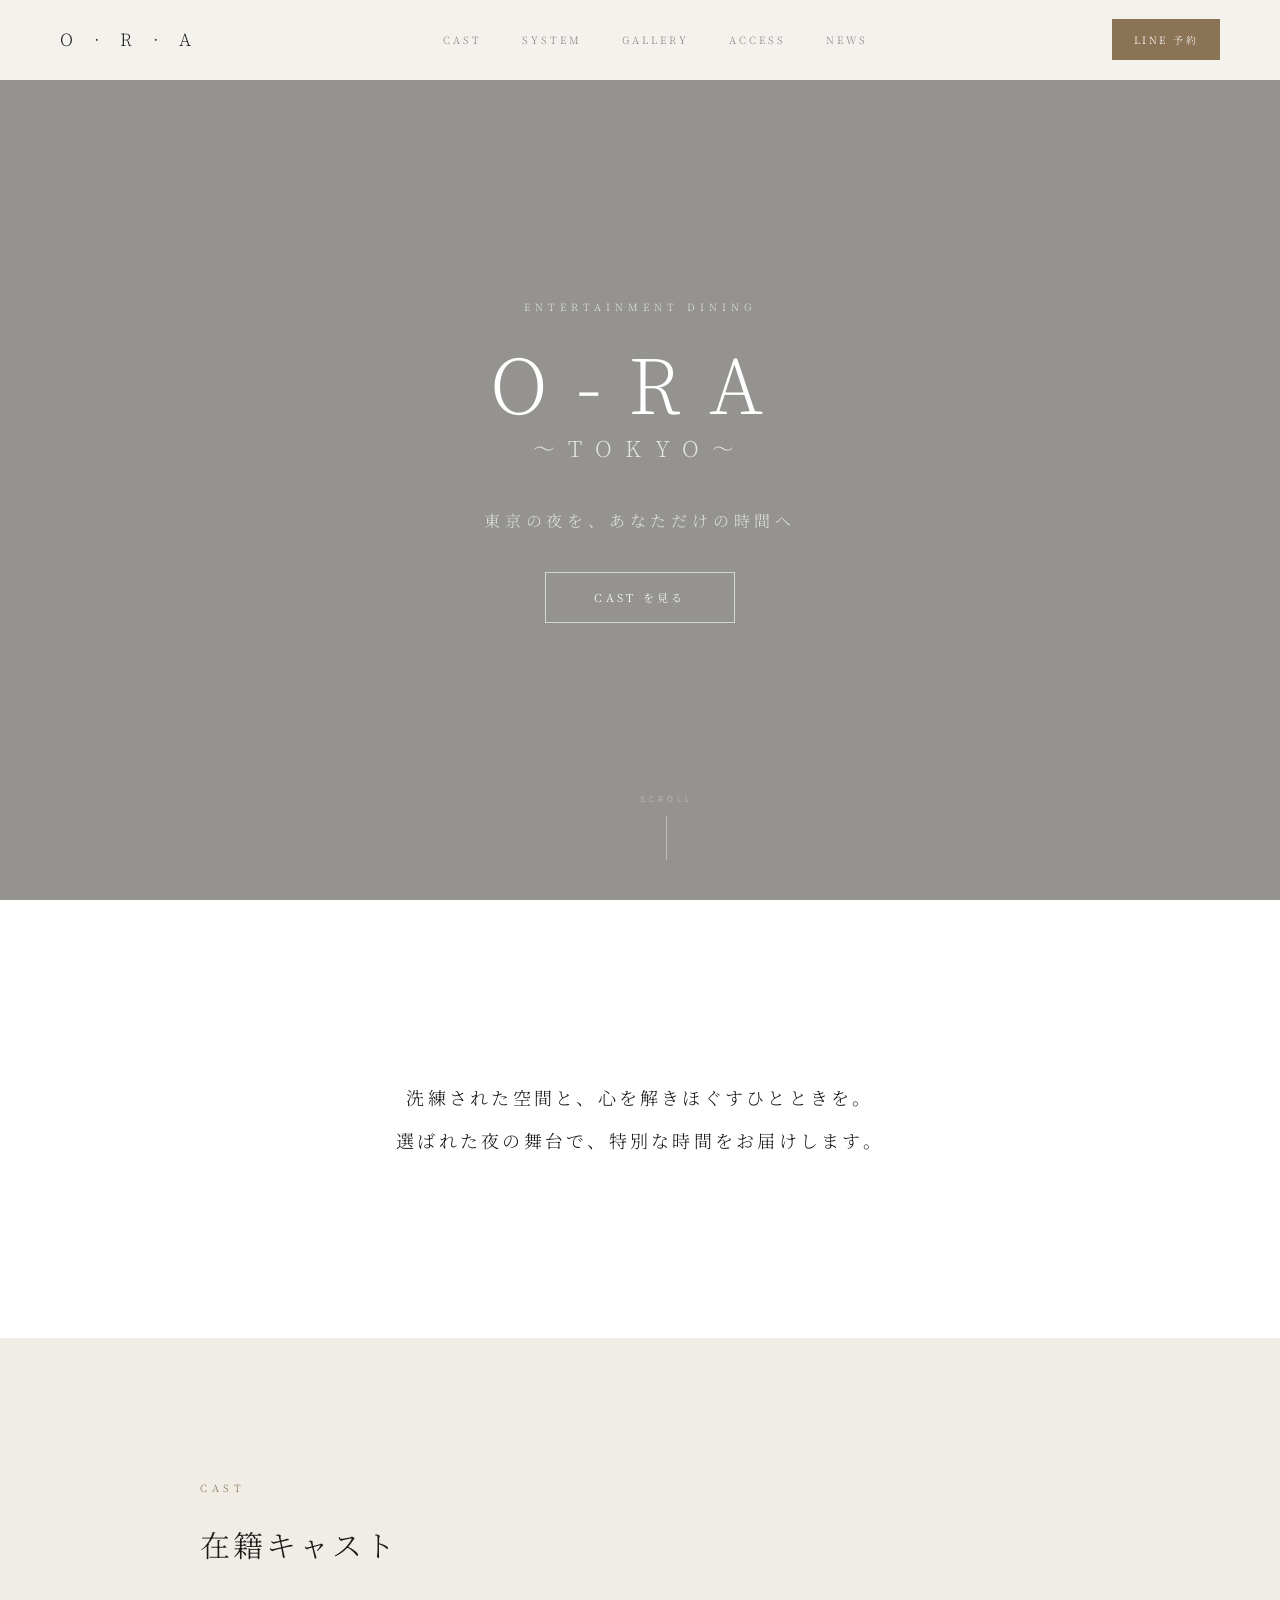
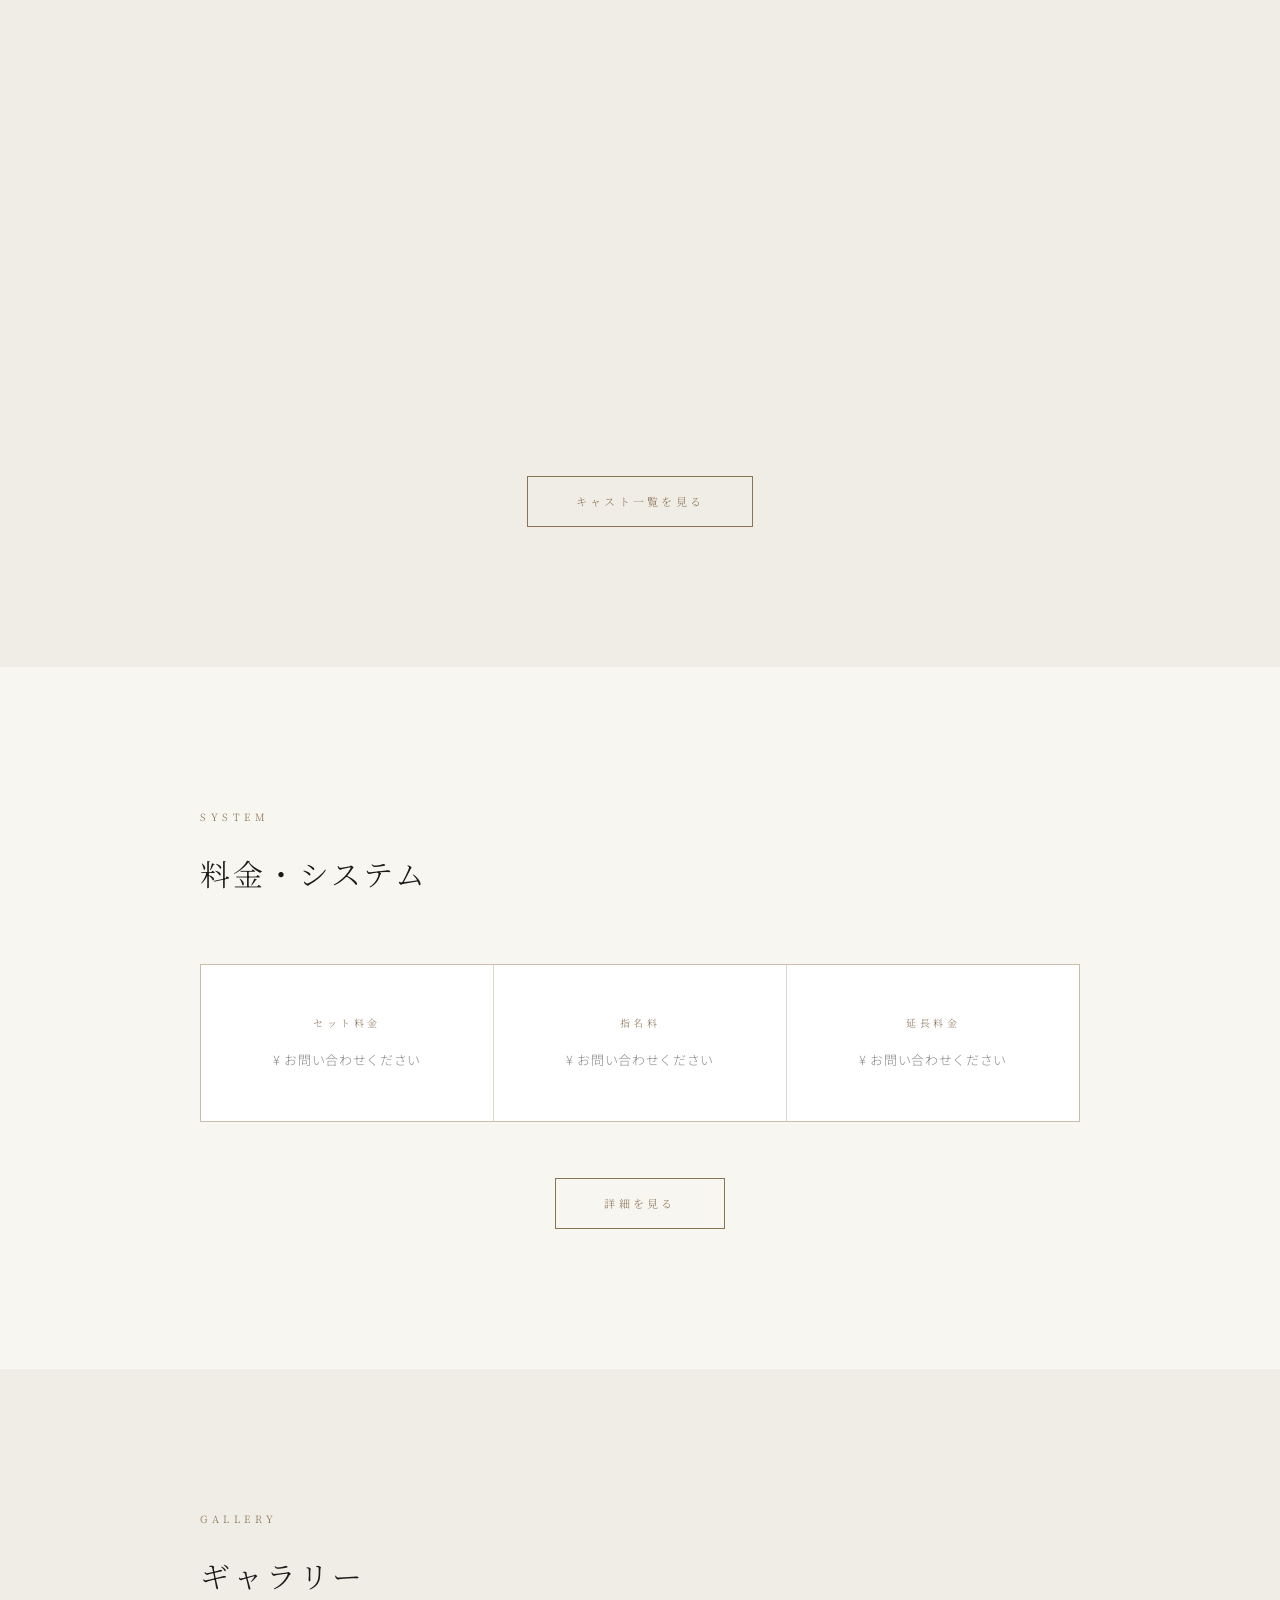
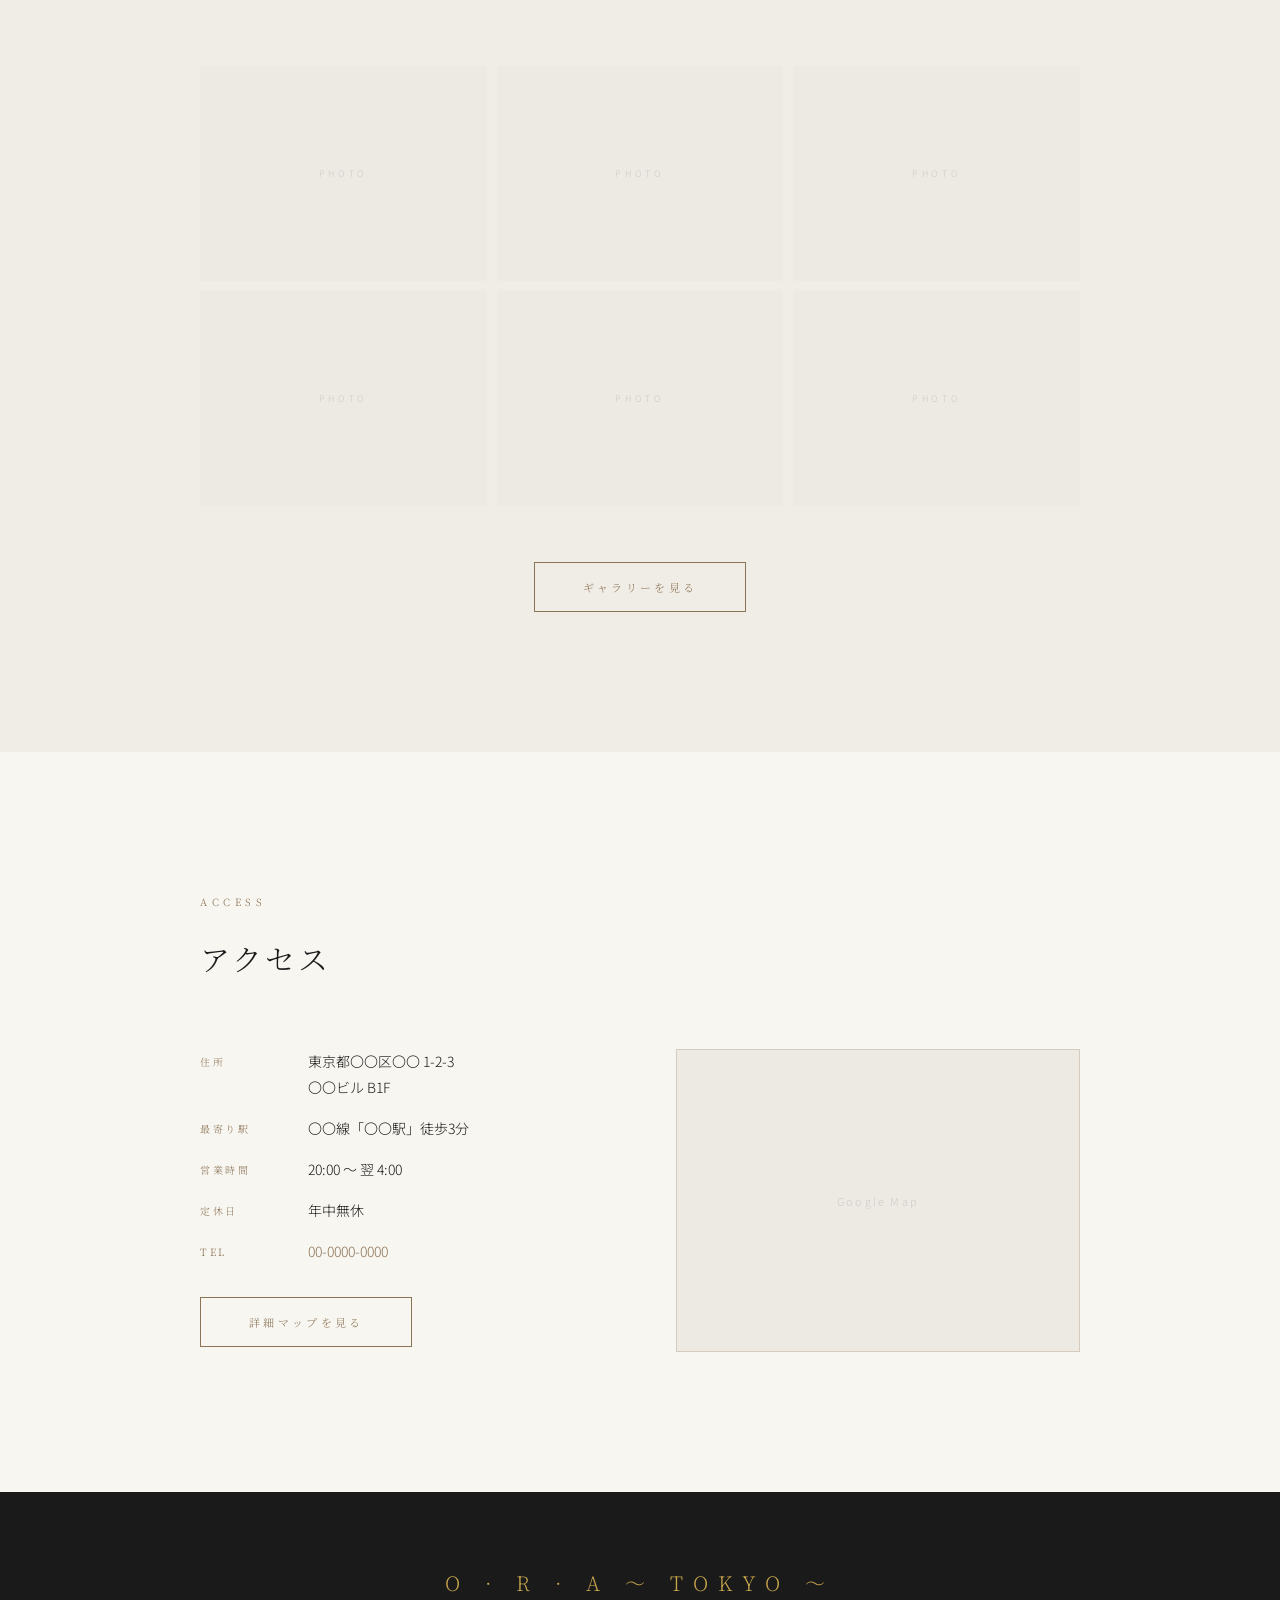
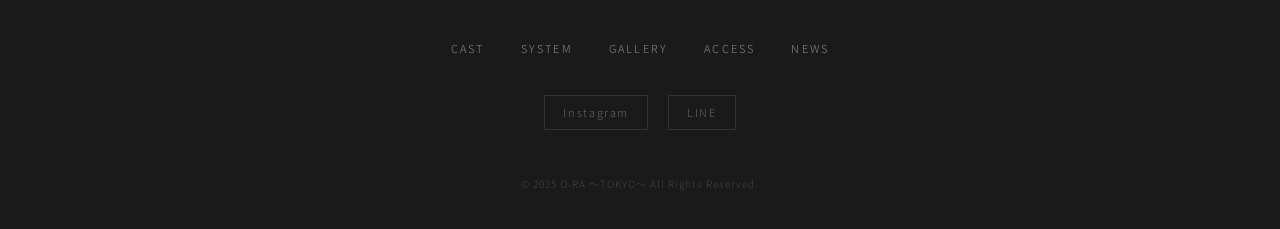
==== index.html @ 1afa19df "feat: O-RA TOKYO HP initial commit (Pattern A)" ====
<!DOCTYPE html>
<html lang="ja">
<head>
  <meta charset="UTF-8">
  <meta name="viewport" content="width=device-width, initial-scale=1.0">
  <title>O-RA ～TOKYO～ | 東京の夜を、あなただけの時間へ</title>
  <meta name="description" content="O-RA ～TOKYO～ 接待・会食・特別なひとときをご提供する東京のエンターテインメントダイニング">
  <link rel="stylesheet" href="css/base.css">
  <link rel="stylesheet" href="css/header.css">
  <link rel="stylesheet" href="css/pages/top.css">
</head>
<body>

  <!-- ヘッダー -->
  <header id="header">
    <a class="header-logo" href="index.html">O · R · A</a>
    <nav class="header-nav">
      <a href="cast.html">CAST</a>
      <a href="system.html">SYSTEM</a>
      <a href="gallery.html">GALLERY</a>
      <a href="access.html">ACCESS</a>
      <a href="news.html">NEWS</a>
    </nav>
    <button class="hamburger" id="hamburger" aria-label="メニュー">
      <span></span><span></span><span></span>
    </button>
    <a class="header-line" href="#" target="_blank" rel="noopener">LINE 予約</a>
  </header>

  <!-- モバイルメニュー -->
  <nav class="mobile-nav" id="mobileNav">
    <a href="cast.html">CAST</a>
    <a href="system.html">SYSTEM</a>
    <a href="gallery.html">GALLERY</a>
    <a href="access.html">ACCESS</a>
    <a href="news.html">NEWS</a>
    <a class="header-line" href="#" target="_blank" rel="noopener">LINE 予約</a>
  </nav>

  <main>

    <!-- ヒーロー動画 -->
    <section class="hero">
      <div class="hero-video-wrap">
        <video
          class="hero-video"
          src="assets/video/hero.mp4"
          autoplay muted loop playsinline
          poster="assets/images/hero-poster.jpg">
        </video>
        <div class="hero-overlay"></div>
      </div>
      <div class="hero-content">
        <div class="hero-line-top"></div>
        <p class="hero-sub">ENTERTAINMENT DINING</p>
        <h1 class="hero-title">O-RA<span>～TOKYO～</span></h1>
        <div class="hero-line-bottom"></div>
        <p class="hero-copy">東京の夜を、あなただけの時間へ</p>
        <a class="btn hero-btn" href="cast.html">CAST を見る</a>
      </div>
      <div class="hero-scroll">
        <span>SCROLL</span>
        <div class="hero-scroll-line"></div>
      </div>
    </section>

    <!-- コンセプト -->
    <section class="section concept">
      <div class="section-inner">
        <div class="concept-wrap fade-in">
          <div class="gold-line gold-line-center"></div>
          <p class="concept-copy">
            洗練された空間と、心を解きほぐすひとときを。<br>
            選ばれた夜の舞台で、特別な時間をお届けします。
          </p>
          <div class="gold-line gold-line-center"></div>
        </div>
      </div>
    </section>

    <!-- キャスト プレビュー -->
    <section class="section cast-preview" style="background: var(--color-bg-3);">
      <div class="section-inner">
        <span class="section-eyebrow fade-in">CAST</span>
        <h2 class="section-title fade-in">在籍キャスト</h2>
        <div class="cast-grid" id="castPreview"></div>
        <div class="section-cta fade-in">
          <a class="btn" href="cast.html">キャスト一覧を見る</a>
        </div>
      </div>
    </section>

    <!-- システム概要 -->
    <section class="section system-preview">
      <div class="section-inner">
        <span class="section-eyebrow fade-in">SYSTEM</span>
        <h2 class="section-title fade-in">料金・システム</h2>
        <div class="system-grid fade-in">
          <div class="system-item">
            <p class="system-label">セット料金</p>
            <p class="system-value">¥ お問い合わせください</p>
          </div>
          <div class="system-item">
            <p class="system-label">指名料</p>
            <p class="system-value">¥ お問い合わせください</p>
          </div>
          <div class="system-item">
            <p class="system-label">延長料金</p>
            <p class="system-value">¥ お問い合わせください</p>
          </div>
        </div>
        <div class="section-cta fade-in">
          <a class="btn" href="system.html">詳細を見る</a>
        </div>
      </div>
    </section>

    <!-- ギャラリー プレビュー -->
    <section class="section gallery-preview" style="background: var(--color-bg-3);">
      <div class="section-inner">
        <span class="section-eyebrow fade-in">GALLERY</span>
        <h2 class="section-title fade-in">ギャラリー</h2>
        <div class="gallery-grid fade-in">
          <div class="gallery-item"><div class="gallery-placeholder"></div></div>
          <div class="gallery-item"><div class="gallery-placeholder"></div></div>
          <div class="gallery-item"><div class="gallery-placeholder"></div></div>
          <div class="gallery-item"><div class="gallery-placeholder"></div></div>
          <div class="gallery-item"><div class="gallery-placeholder"></div></div>
          <div class="gallery-item"><div class="gallery-placeholder"></div></div>
        </div>
        <div class="section-cta fade-in">
          <a class="btn" href="gallery.html">ギャラリーを見る</a>
        </div>
      </div>
    </section>

    <!-- アクセス -->
    <section class="section access-preview">
      <div class="section-inner">
        <span class="section-eyebrow fade-in">ACCESS</span>
        <h2 class="section-title fade-in">アクセス</h2>
        <div class="access-wrap fade-in">
          <div class="access-info">
            <dl class="access-dl">
              <dt>住所</dt>
              <dd>東京都〇〇区〇〇 1-2-3<br>〇〇ビル B1F</dd>
              <dt>最寄り駅</dt>
              <dd>〇〇線「〇〇駅」徒歩3分</dd>
              <dt>営業時間</dt>
              <dd>20:00 〜 翌 4:00</dd>
              <dt>定休日</dt>
              <dd>年中無休</dd>
              <dt>TEL</dt>
              <dd><a href="tel:0000000000">00-0000-0000</a></dd>
            </dl>
            <a class="btn" href="access.html" style="margin-top:32px;">詳細マップを見る</a>
          </div>
          <div class="access-map">
            <!-- Google Map埋め込み（ドメイン取得後に差し替え） -->
            <div class="map-placeholder">
              <span>Google Map</span>
            </div>
          </div>
        </div>
      </div>
    </section>

  </main>

  <!-- フッター -->
  <footer>
    <div class="footer-inner">
      <p class="footer-logo">O · R · A ～ TOKYO ～</p>
      <nav class="footer-nav">
        <a href="cast.html">CAST</a>
        <a href="system.html">SYSTEM</a>
        <a href="gallery.html">GALLERY</a>
        <a href="access.html">ACCESS</a>
        <a href="news.html">NEWS</a>
      </nav>
      <div class="footer-sns">
        <a href="#" target="_blank" rel="noopener">Instagram</a>
        <a href="#" target="_blank" rel="noopener">LINE</a>
      </div>
      <p class="footer-copy">&copy; 2025 O-RA ～TOKYO～ All Rights Reserved.</p>
    </div>
  </footer>

  <script src="js/scroll-anim.js"></script>
  <script src="js/cast-render.js"></script>
  <script>
    // ヘッダースクロール制御
    const header = document.getElementById('header');
    window.addEventListener('scroll', () => {
      header.classList.toggle('scrolled', window.scrollY > 60);
    });
    // ハンバーガー
    const hamburger = document.getElementById('hamburger');
    const mobileNav = document.getElementById('mobileNav');
    hamburger.addEventListener('click', () => {
      hamburger.classList.toggle('open');
      mobileNav.classList.toggle('open');
    });
    // キャストプレビュー（最初の4件）
    renderCastPreview('castPreview', 4);
  </script>
</body>
</html>
---- css/base.css ----
/* ── 強羅花壇スタイル：白×和モダン×余白 ── */
@import url('https://fonts.googleapis.com/css2?family=Noto+Serif+JP:wght@200;300;400&family=Noto+Sans+JP:wght@300;400&display=swap');

:root {
  --color-bg:        #f8f6f1;
  --color-bg-2:      #ffffff;
  --color-bg-3:      #f0ede6;
  --color-accent:    #8b7355;
  --color-accent-lt: #b09a7a;
  --color-text:      #1a1a1a;
  --color-muted:     #888888;
  --color-dim:       #cccccc;
  --color-border:    rgba(139,115,85,0.25);
  --font-serif:      'Noto Serif JP', serif;
  --font-sans:       'Noto Sans JP', sans-serif;
  --header-h:        80px;
  --ease:            cubic-bezier(0.25,0.46,0.45,0.94);
  --section-pad:     140px;
  --inner-w:         1000px;
}

*, *::before, *::after { box-sizing: border-box; margin: 0; padding: 0; }
html { scroll-behavior: smooth; }
body {
  background: var(--color-bg);
  color: var(--color-text);
  font-family: var(--font-sans);
  font-weight: 300;
  line-height: 1.9;
  overflow-x: hidden;
  -webkit-font-smoothing: antialiased;
}
a { color: inherit; text-decoration: none; }
img { display: block; max-width: 100%; }
ul, ol { list-style: none; }

/* ── スクロールアニメーション ── */
.fade-in {
  opacity: 0;
  transform: translateY(24px);
  transition: opacity 1s var(--ease), transform 1s var(--ease);
}
.fade-in.visible { opacity: 1; transform: translateY(0); }
.fade-in.delay-1 { transition-delay: 0.2s; }
.fade-in.delay-2 { transition-delay: 0.4s; }
.fade-in.delay-3 { transition-delay: 0.6s; }

/* ── セクション共通 ── */
.section { padding: var(--section-pad) 0; }
.section-inner { max-width: var(--inner-w); margin: 0 auto; padding: 0 60px; }

.section-eyebrow {
  display: block;
  font-family: var(--font-serif);
  font-size: 10px;
  letter-spacing: 0.45em;
  color: var(--color-accent);
  margin-bottom: 20px;
}
.section-title {
  font-family: var(--font-serif);
  font-size: clamp(22px, 2.5vw, 30px);
  font-weight: 300;
  letter-spacing: 0.1em;
  line-height: 1.8;
  margin-bottom: 64px;
  color: var(--color-text);
}

/* ── 細い区切り線 ── */
.accent-line { width: 1px; height: 40px; background: var(--color-accent); }
.accent-line-h { width: 40px; height: 1px; background: var(--color-accent); }
.accent-line-center { margin: 0 auto; }

/* ── ボタン ── */
.btn {
  display: inline-block;
  padding: 14px 48px;
  border: 1px solid var(--color-accent);
  color: var(--color-accent);
  font-family: var(--font-serif);
  font-size: 11px;
  letter-spacing: 0.3em;
  background: transparent;
  cursor: pointer;
  transition: background 0.35s ease, color 0.35s ease;
}
.btn:hover { background: var(--color-accent); color: #fff; }
.btn-fill { background: var(--color-accent); color: #fff; }
.btn-fill:hover { background: var(--color-accent-lt); }

/* ── フッター ── */
footer {
  background: #1a1a1a;
  padding: 72px 0 36px;
}
.footer-inner {
  max-width: var(--inner-w);
  margin: 0 auto;
  padding: 0 60px;
  display: flex;
  flex-direction: column;
  align-items: center;
  gap: 36px;
}
.footer-logo {
  font-family: var(--font-serif);
  font-size: 20px;
  font-weight: 200;
  letter-spacing: 0.5em;
  color: #c9a84c;
}
.footer-nav { display: flex; gap: 36px; flex-wrap: wrap; justify-content: center; }
.footer-nav a { font-size: 11px; letter-spacing: 0.2em; color: #888; transition: color 0.3s; }
.footer-nav a:hover { color: #c9a84c; }
.footer-sns { display: flex; gap: 20px; }
.footer-sns a { font-size: 11px; letter-spacing: 0.15em; color: #666; border: 1px solid #333; padding: 6px 18px; transition: all 0.3s; }
.footer-sns a:hover { border-color: #c9a84c; color: #c9a84c; }
.footer-copy { font-size: 10px; color: #444; letter-spacing: 0.1em; margin-top: 8px; }

/* ── セクションCTA ── */
.section-cta { text-align: center; }

/* ── レスポンシブ ── */
@media (max-width: 768px) {
  :root { --section-pad: 80px; }
  .section-inner { padding: 0 28px; }
  .section-title { margin-bottom: 40px; }
}
---- css/header.css ----
/* ── 強羅花壇スタイル ヘッダー：白×細線 ── */
header {
  position: fixed;
  top: 0; left: 0; right: 0;
  z-index: 100;
  height: var(--header-h);
  display: flex;
  align-items: center;
  padding: 0 60px;
  background: rgba(248,246,241,0.96);
  border-bottom: 1px solid transparent;
  transition: border-color 0.4s ease, background 0.4s ease;
}
header.scrolled {
  border-bottom-color: var(--color-border);
  backdrop-filter: blur(6px);
}

.header-logo {
  font-family: var(--font-serif);
  font-size: 17px;
  font-weight: 200;
  letter-spacing: 0.5em;
  color: var(--color-text);
  flex-shrink: 0;
}

.header-nav {
  display: flex;
  gap: 40px;
  margin: 0 auto;
}
.header-nav a {
  font-family: var(--font-serif);
  font-size: 10px;
  letter-spacing: 0.3em;
  color: var(--color-muted);
  transition: color 0.3s;
  position: relative;
}
.header-nav a::after {
  content: '';
  position: absolute;
  bottom: -4px; left: 0; right: 0;
  height: 1px;
  background: var(--color-accent);
  transform: scaleX(0);
  transition: transform 0.3s var(--ease);
}
.header-nav a:hover { color: var(--color-accent); }
.header-nav a:hover::after { transform: scaleX(1); }

.header-line {
  font-family: var(--font-serif);
  font-size: 10px;
  letter-spacing: 0.25em;
  color: #fff;
  background: var(--color-accent);
  border: none;
  padding: 11px 22px;
  cursor: pointer;
  flex-shrink: 0;
  transition: background 0.3s;
  text-decoration: none;
}
.header-line:hover { background: var(--color-accent-lt); color: #fff; }

/* ── ハンバーガー ── */
.hamburger {
  display: none;
  flex-direction: column;
  gap: 6px;
  background: none;
  border: none;
  cursor: pointer;
  padding: 4px;
  margin-left: auto;
  margin-right: 16px;
}
.hamburger span {
  display: block;
  width: 24px;
  height: 1px;
  background: var(--color-text);
  transition: all 0.3s ease;
}
.hamburger.open span:nth-child(1) { transform: translateY(7px) rotate(45deg); }
.hamburger.open span:nth-child(2) { opacity: 0; }
.hamburger.open span:nth-child(3) { transform: translateY(-7px) rotate(-45deg); }

/* ── モバイルメニュー ── */
.mobile-nav {
  display: none;
  position: fixed;
  top: var(--header-h); left: 0; right: 0;
  background: rgba(248,246,241,0.98);
  border-bottom: 1px solid var(--color-border);
  padding: 36px 28px;
  flex-direction: column;
  gap: 28px;
  z-index: 99;
}
.mobile-nav.open { display: flex; }
.mobile-nav a {
  font-family: var(--font-serif);
  font-size: 13px;
  letter-spacing: 0.2em;
  color: var(--color-muted);
  padding-bottom: 14px;
  border-bottom: 1px solid var(--color-dim);
}
.mobile-nav a:hover { color: var(--color-accent); }
.mobile-nav .header-line { text-align: center; margin-top: 8px; }

@media (max-width: 768px) {
  header { padding: 0 28px; }
  .header-nav { display: none; }
  .hamburger { display: flex; }
}
---- css/pages/top.css ----
/* ── 強羅花壇スタイル トップページ ── */

/* ヒーロー */
.hero {
  position: relative;
  height: 100vh;
  min-height: 640px;
  display: flex;
  align-items: center;
  justify-content: center;
  overflow: hidden;
}
.hero-video-wrap { position: absolute; inset: 0; }
.hero-video { width: 100%; height: 100%; object-fit: cover; object-position: center; }
.hero-overlay {
  position: absolute; inset: 0;
  background: rgba(10,10,10,0.42);
}
.hero-content {
  position: relative;
  z-index: 1;
  text-align: center;
  display: flex;
  flex-direction: column;
  align-items: center;
  gap: 20px;
  animation: heroFade 1.8s var(--ease) both;
}
@keyframes heroFade {
  from { opacity: 0; transform: translateY(16px); }
  to   { opacity: 1; transform: translateY(0); }
}
.hero-sub {
  font-family: var(--font-serif);
  font-size: 10px;
  letter-spacing: 0.5em;
  color: rgba(255,255,255,0.7);
}
.hero-title {
  font-family: var(--font-serif);
  font-weight: 200;
  font-size: clamp(38px, 7vw, 76px);
  letter-spacing: 0.35em;
  color: #ffffff;
  line-height: 1.2;
  display: flex;
  flex-direction: column;
  align-items: center;
  gap: 8px;
}
.hero-title span {
  font-size: clamp(14px, 2.5vw, 22px);
  letter-spacing: 0.6em;
  color: rgba(255,255,255,0.75);
}
.hero-copy {
  font-family: var(--font-serif);
  font-size: clamp(13px, 1.8vw, 16px);
  letter-spacing: 0.3em;
  color: rgba(255,255,255,0.7);
  margin-top: 4px;
}
.hero-divider { width: 1px; height: 32px; background: rgba(255,255,255,0.4); }
.hero-btn {
  margin-top: 16px;
  border-color: rgba(255,255,255,0.6);
  color: #fff;
}
.hero-btn:hover { background: rgba(255,255,255,0.15); color: #fff; }

/* スクロール */
.hero-scroll {
  position: absolute;
  bottom: 40px; left: 50%;
  transform: translateX(-50%);
  display: flex;
  flex-direction: column;
  align-items: center;
  gap: 10px;
  z-index: 1;
  animation: heroFade 2s 1.2s var(--ease) both;
}
.hero-scroll span { font-size: 8px; letter-spacing: 0.5em; color: rgba(255,255,255,0.5); }
.hero-scroll-line {
  width: 1px; height: 44px;
  background: rgba(255,255,255,0.4);
  animation: scrollAnim 2s ease-in-out infinite;
}
@keyframes scrollAnim {
  0%   { transform: scaleY(0); transform-origin: top; }
  50%  { transform: scaleY(1); transform-origin: top; }
  51%  { transform: scaleY(1); transform-origin: bottom; }
  100% { transform: scaleY(0); transform-origin: bottom; }
}

/* コンセプト */
.concept {
  background: var(--color-bg-2);
  text-align: center;
}
.concept-wrap {
  display: flex;
  flex-direction: column;
  align-items: center;
  gap: 36px;
}
.concept-copy {
  font-family: var(--font-serif);
  font-size: clamp(15px, 1.8vw, 18px);
  font-weight: 300;
  letter-spacing: 0.18em;
  line-height: 2.4;
  color: var(--color-text);
}

/* キャスト */
.cast-grid {
  display: grid;
  grid-template-columns: repeat(4, 1fr);
  gap: 24px;
  margin-bottom: 56px;
}
.cast-card {
  background: var(--color-bg);
  border: 1px solid var(--color-border);
  overflow: hidden;
  transition: box-shadow 0.3s;
}
.cast-card:hover { box-shadow: 0 4px 24px rgba(139,115,85,0.12); }
.cast-photo {
  aspect-ratio: 3/4;
  background: #ede9e3;
  overflow: hidden;
}
.cast-photo img { width:100%; height:100%; object-fit:cover; transition:transform 0.7s var(--ease); }
.cast-card:hover .cast-photo img { transform: scale(1.04); }
.cast-photo-placeholder {
  width:100%; height:100%;
  display:flex; align-items:center; justify-content:center;
  color: var(--color-dim);
  font-size: 10px;
  letter-spacing: 0.2em;
}
.cast-info {
  padding: 18px;
  text-align: center;
  border-top: 1px solid var(--color-border);
  background: var(--color-bg-2);
}
.cast-name {
  font-family: var(--font-serif);
  font-size: 17px;
  font-weight: 300;
  letter-spacing: 0.2em;
  color: var(--color-text);
  margin-bottom: 5px;
}
.cast-catch { font-size: 11px; color: var(--color-muted); letter-spacing: 0.1em; }

/* システム */
.system-grid {
  display: grid;
  grid-template-columns: repeat(3, 1fr);
  gap: 1px;
  background: var(--color-border);
  border: 1px solid var(--color-border);
  margin-bottom: 56px;
}
.system-item {
  background: var(--color-bg-2);
  padding: 48px 32px;
  text-align: center;
}
.system-label {
  font-family: var(--font-serif);
  font-size: 10px;
  letter-spacing: 0.35em;
  color: var(--color-accent);
  margin-bottom: 16px;
}
.system-value { font-size: 13px; color: var(--color-muted); letter-spacing: 0.05em; }

/* ギャラリー */
.gallery-grid {
  display: grid;
  grid-template-columns: repeat(3, 1fr);
  gap: 10px;
  margin-bottom: 56px;
}
.gallery-item { overflow: hidden; }
.gallery-placeholder {
  aspect-ratio: 4/3;
  background: #ede9e3;
  display: flex;
  align-items: center;
  justify-content: center;
  transition: transform 0.5s var(--ease);
}
.gallery-placeholder::after {
  content: 'PHOTO';
  font-size: 9px;
  letter-spacing: 0.4em;
  color: var(--color-dim);
}
.gallery-item:hover .gallery-placeholder { transform: scale(1.03); }

/* アクセス */
.access-wrap {
  display: grid;
  grid-template-columns: 1fr 1fr;
  gap: 72px;
  align-items: start;
}
.access-dl { display: grid; grid-template-columns: 80px 1fr; gap: 16px 28px; }
.access-dl dt { font-size: 10px; letter-spacing: 0.25em; color: var(--color-accent); font-family: var(--font-serif); padding-top: 3px; }
.access-dl dd { font-size: 14px; color: var(--color-text); line-height: 1.8; }
.access-dl dd a { color: var(--color-accent); }
.map-placeholder {
  width: 100%; aspect-ratio: 4/3;
  background: #ede9e3;
  border: 1px solid var(--color-border);
  display: flex; align-items: center; justify-content: center;
}
.map-placeholder span { font-size: 11px; letter-spacing: 0.2em; color: var(--color-dim); }

/* レスポンシブ */
@media (max-width: 900px) {
  .cast-grid { grid-template-columns: repeat(2,1fr); }
  .system-grid { grid-template-columns: 1fr; }
  .access-wrap { grid-template-columns: 1fr; gap: 40px; }
}
@media (max-width: 600px) {
  .cast-grid { gap: 14px; }
  .gallery-grid { grid-template-columns: repeat(2,1fr); }
}
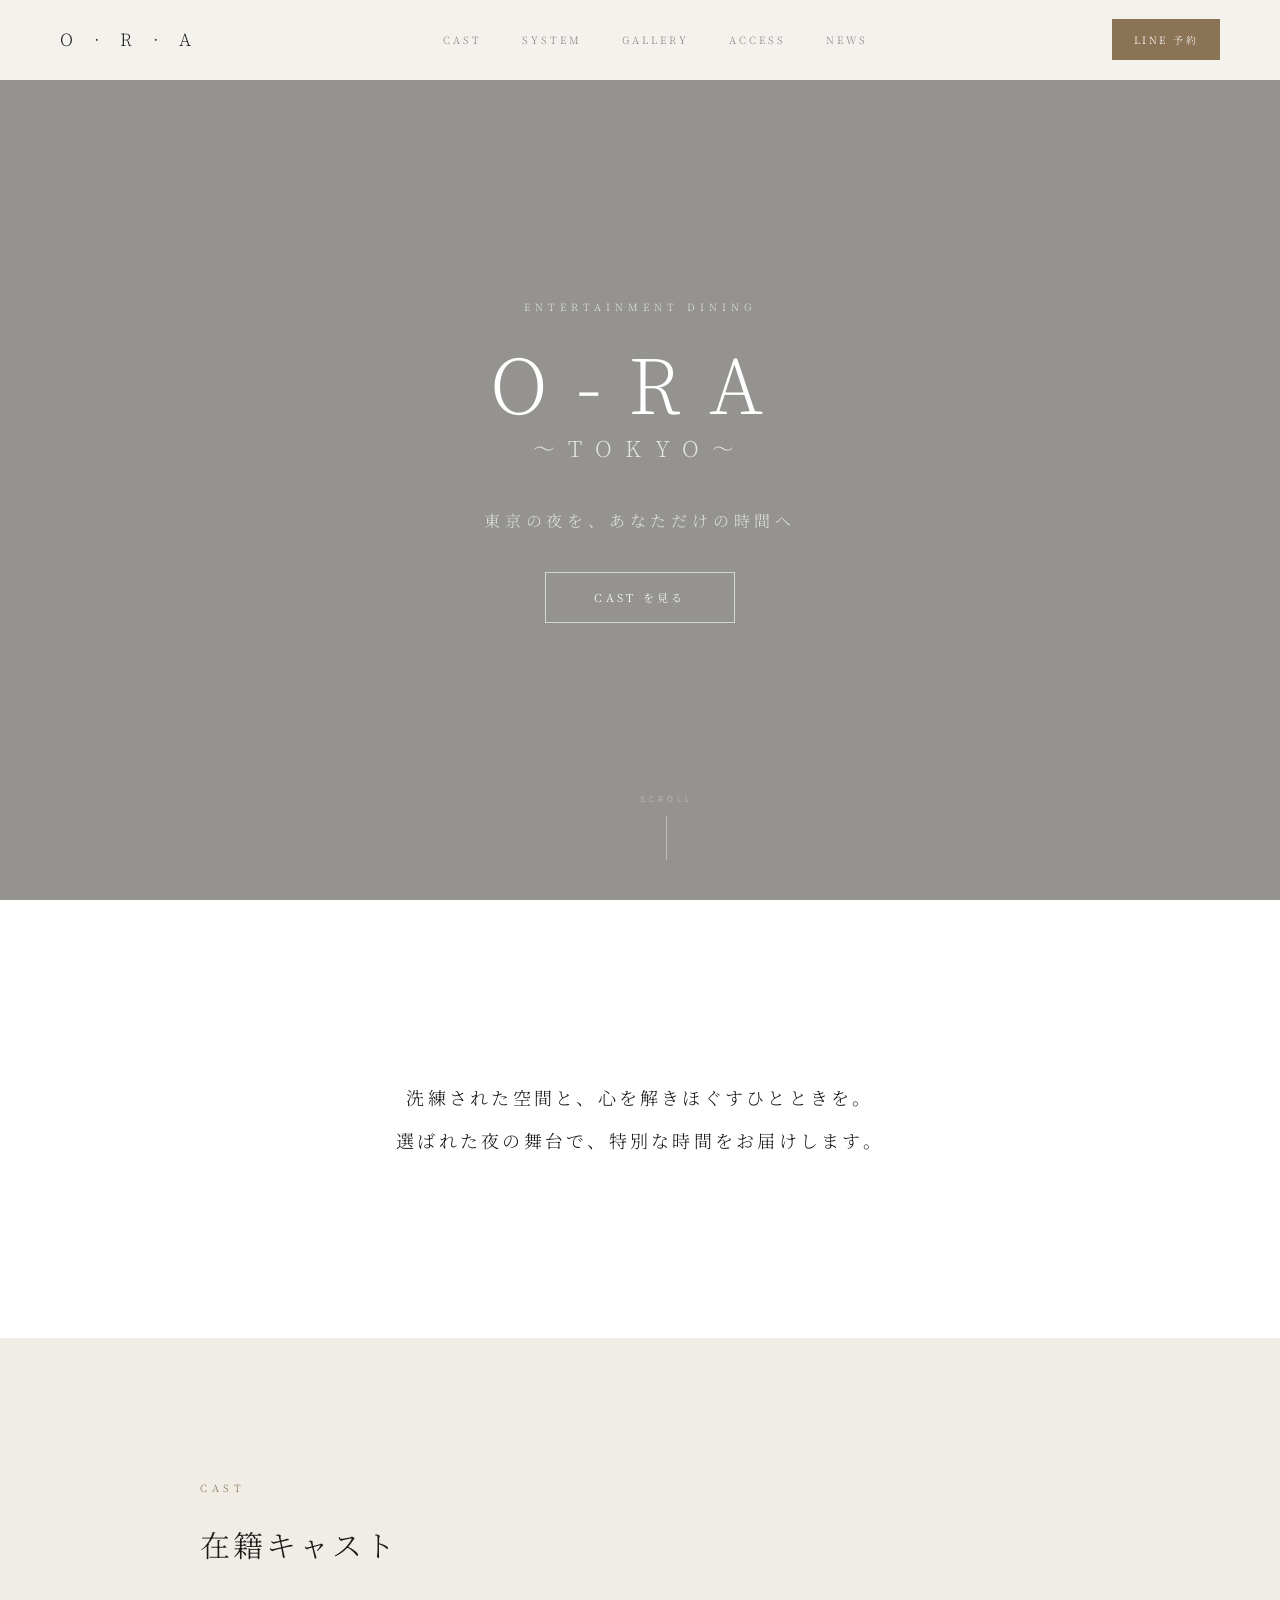
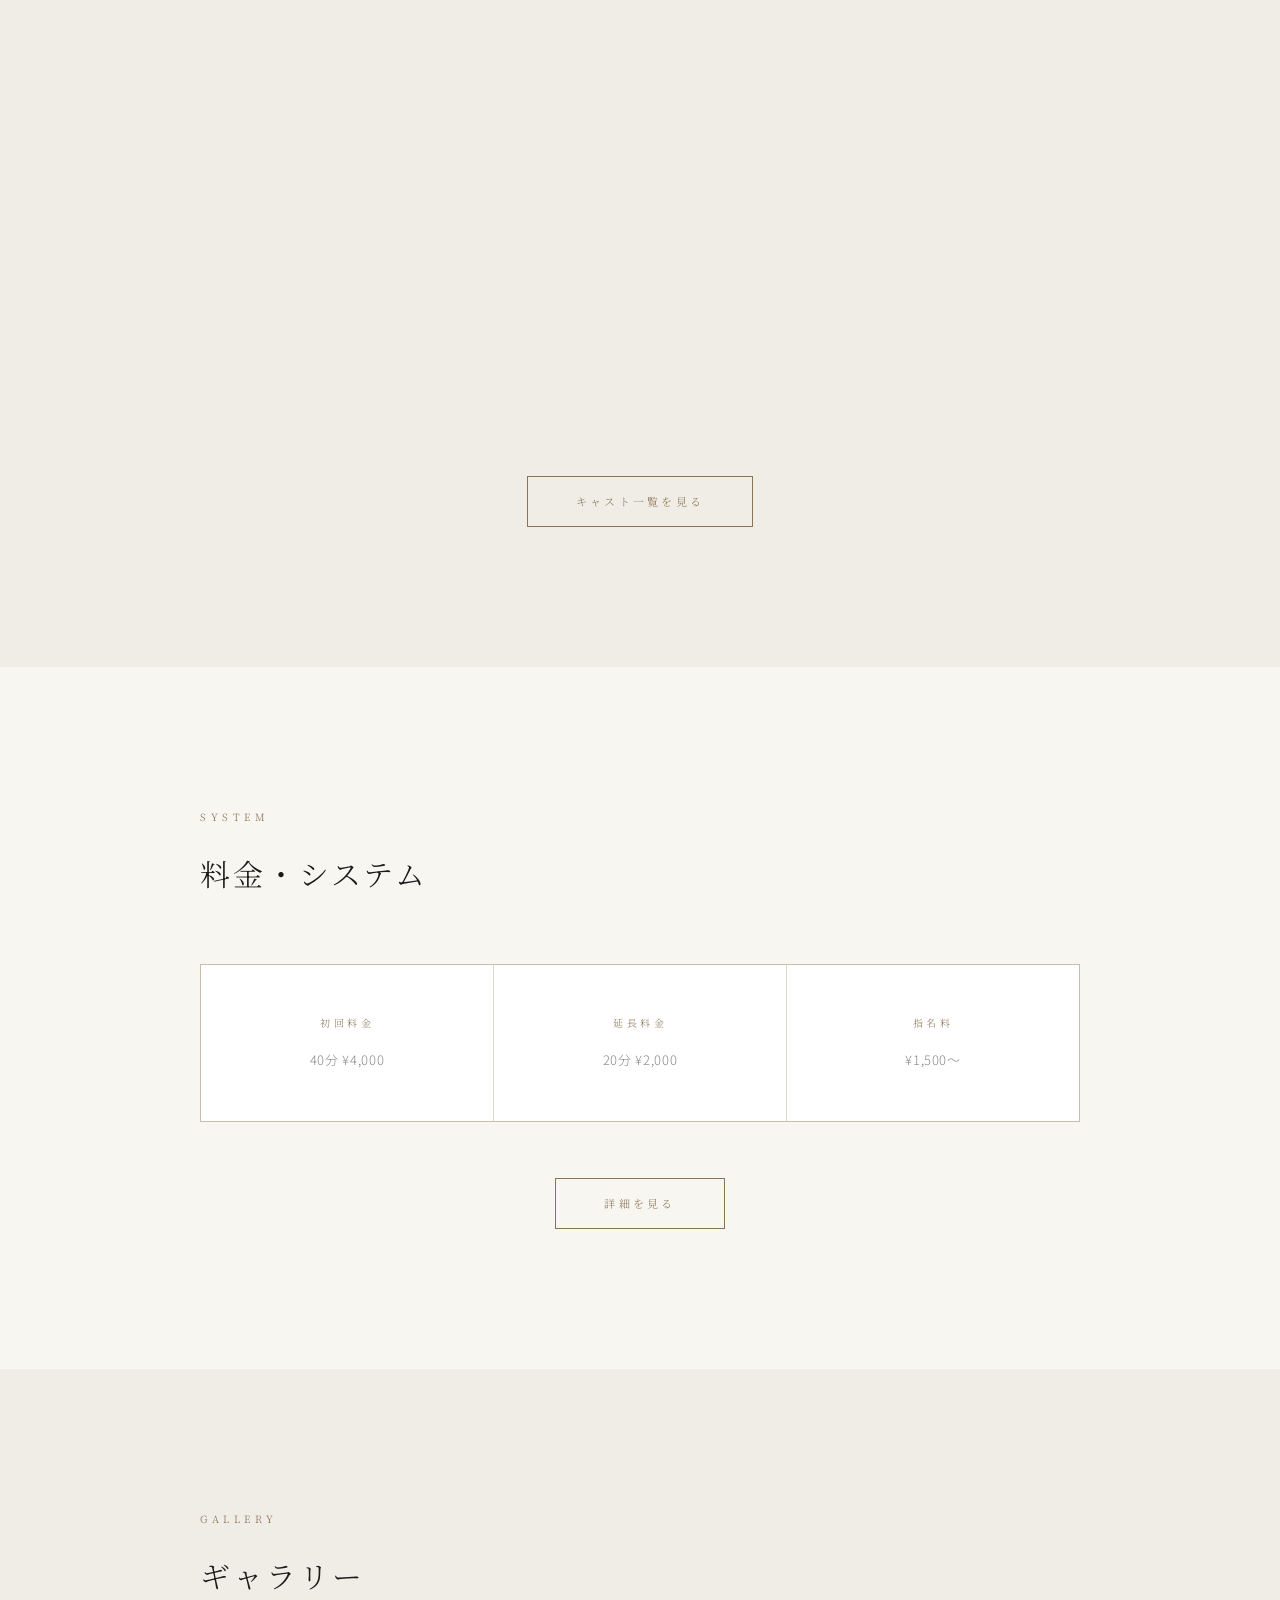
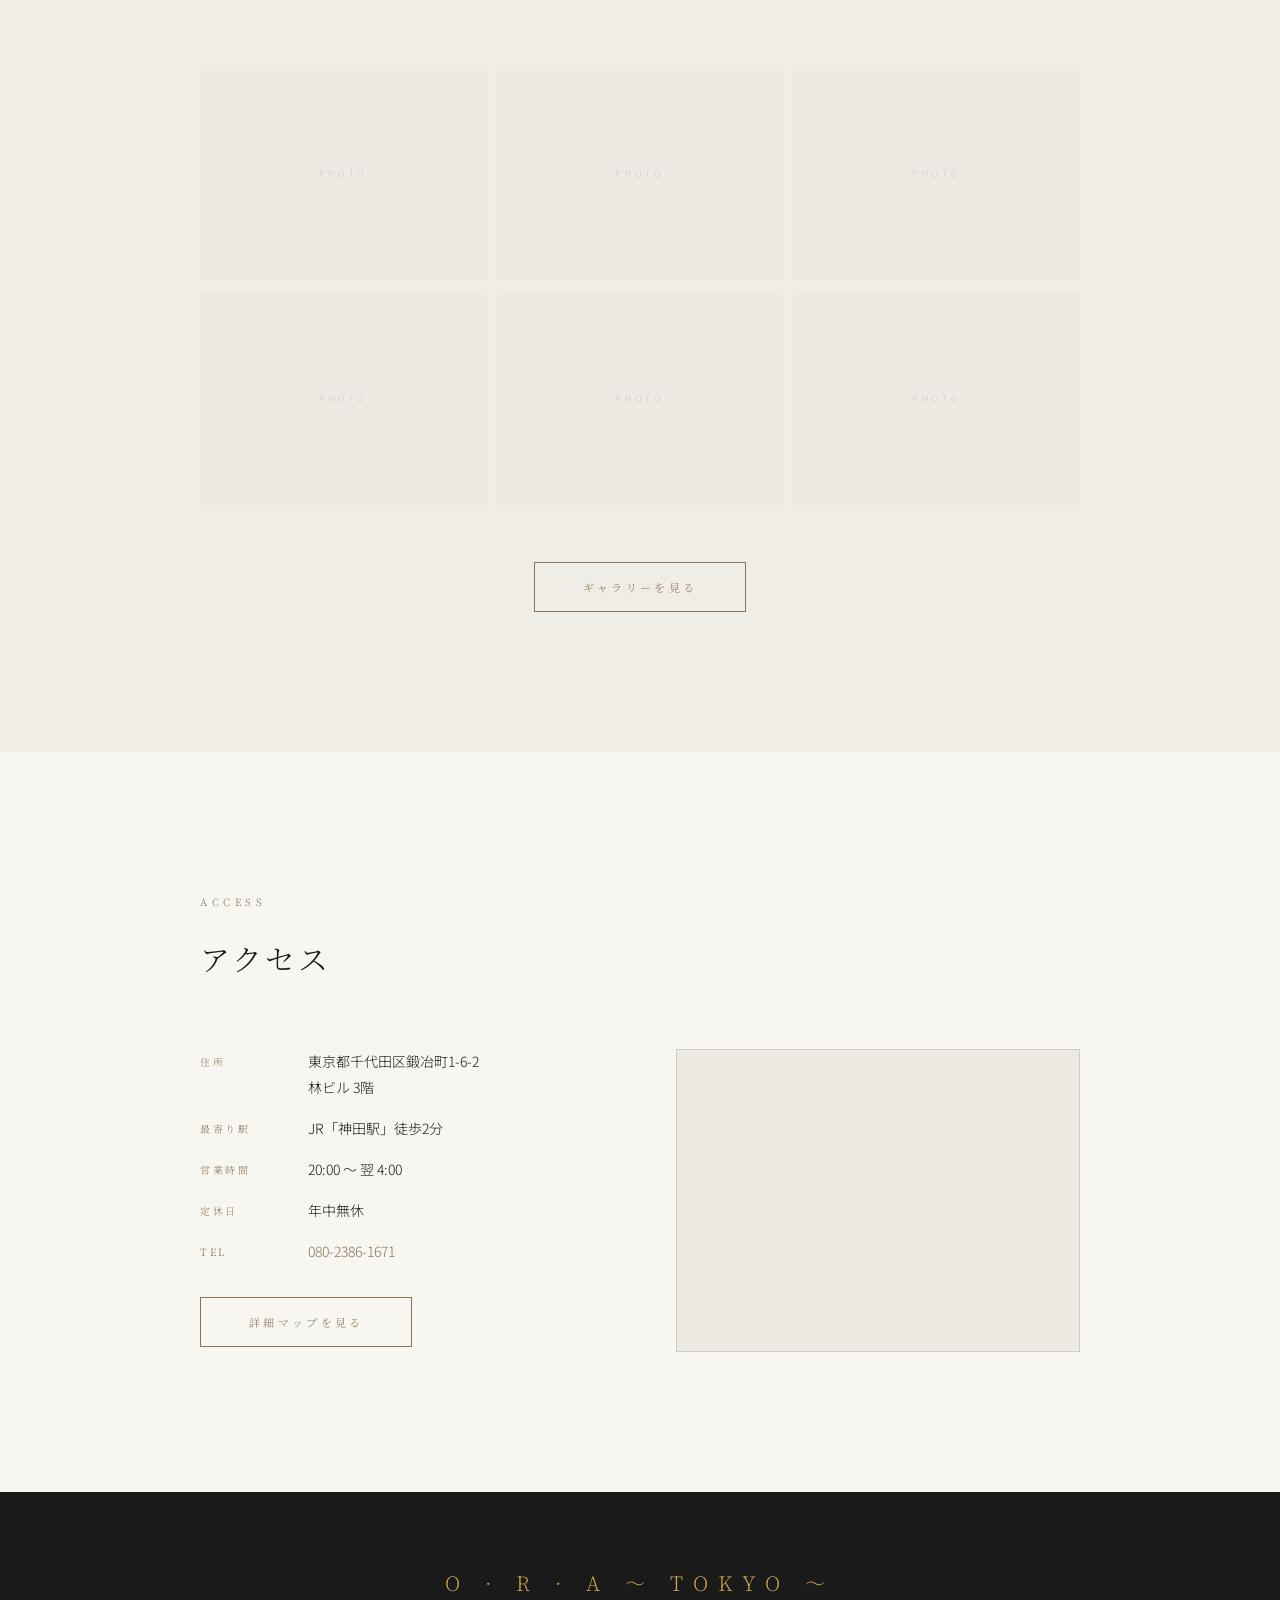
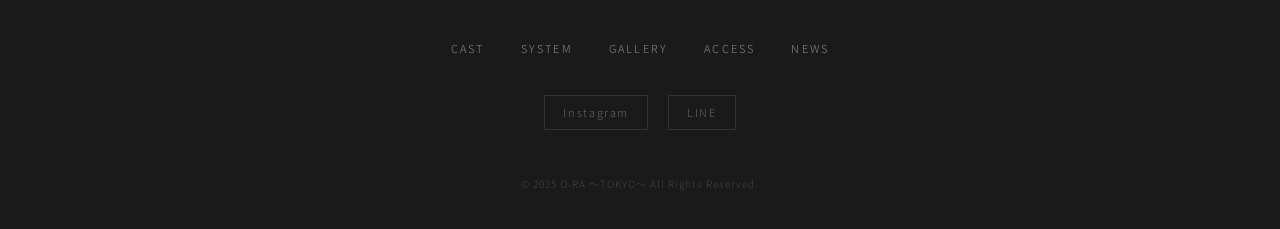
==== commit 473fd65e: "feat: fill in real pricing, address, phone and Google Map" ====
--- a/index.html
+++ b/index.html
@@ -97,16 +97,16 @@
         <h2 class="section-title fade-in">料金・システム</h2>
         <div class="system-grid fade-in">
           <div class="system-item">
-            <p class="system-label">セット料金</p>
-            <p class="system-value">¥ お問い合わせください</p>
+            <p class="system-label">初回料金</p>
+            <p class="system-value">40分 ¥4,000</p>
+          </div>
+          <div class="system-item">
+            <p class="system-label">延長料金</p>
+            <p class="system-value">20分 ¥2,000</p>
           </div>
           <div class="system-item">
             <p class="system-label">指名料</p>
-            <p class="system-value">¥ お問い合わせください</p>
-          </div>
-          <div class="system-item">
-            <p class="system-label">延長料金</p>
-            <p class="system-value">¥ お問い合わせください</p>
+            <p class="system-value">¥1,500〜</p>
           </div>
         </div>
         <div class="section-cta fade-in">
@@ -143,22 +143,26 @@
           <div class="access-info">
             <dl class="access-dl">
               <dt>住所</dt>
-              <dd>東京都〇〇区〇〇 1-2-3<br>〇〇ビル B1F</dd>
+              <dd>東京都千代田区鍛冶町1-6-2<br>林ビル 3階</dd>
               <dt>最寄り駅</dt>
-              <dd>〇〇線「〇〇駅」徒歩3分</dd>
+              <dd>JR「神田駅」徒歩2分</dd>
               <dt>営業時間</dt>
               <dd>20:00 〜 翌 4:00</dd>
               <dt>定休日</dt>
               <dd>年中無休</dd>
               <dt>TEL</dt>
-              <dd><a href="tel:0000000000">00-0000-0000</a></dd>
+              <dd><a href="tel:08023861671">080-2386-1671</a></dd>
             </dl>
             <a class="btn" href="access.html" style="margin-top:32px;">詳細マップを見る</a>
           </div>
           <div class="access-map">
-            <!-- Google Map埋め込み（ドメイン取得後に差し替え） -->
             <div class="map-placeholder">
-              <span>Google Map</span>
+              <iframe
+                src="https://maps.google.com/maps?q=%E6%9D%B1%E4%BA%AC%E9%83%BD%E5%8D%83%E4%BB%A3%E7%94%B0%E5%8C%BA%E9%8D%9B%E5%86%B6%E7%94%BA1-6-2&hl=ja&z=17&output=embed"
+                title="O-RA ～TOKYO～ 所在地マップ"
+                loading="lazy"
+                referrerpolicy="no-referrer-when-downgrade"
+                allowfullscreen></iframe>
             </div>
           </div>
         </div>
--- a/css/pages/top.css
+++ b/css/pages/top.css
@@ -222,6 +222,7 @@
   display: flex; align-items: center; justify-content: center;
 }
 .map-placeholder span { font-size: 11px; letter-spacing: 0.2em; color: var(--color-dim); }
+.map-placeholder iframe { width: 100%; height: 100%; border: 0; display: block; }
 
 /* レスポンシブ */
 @media (max-width: 900px) {
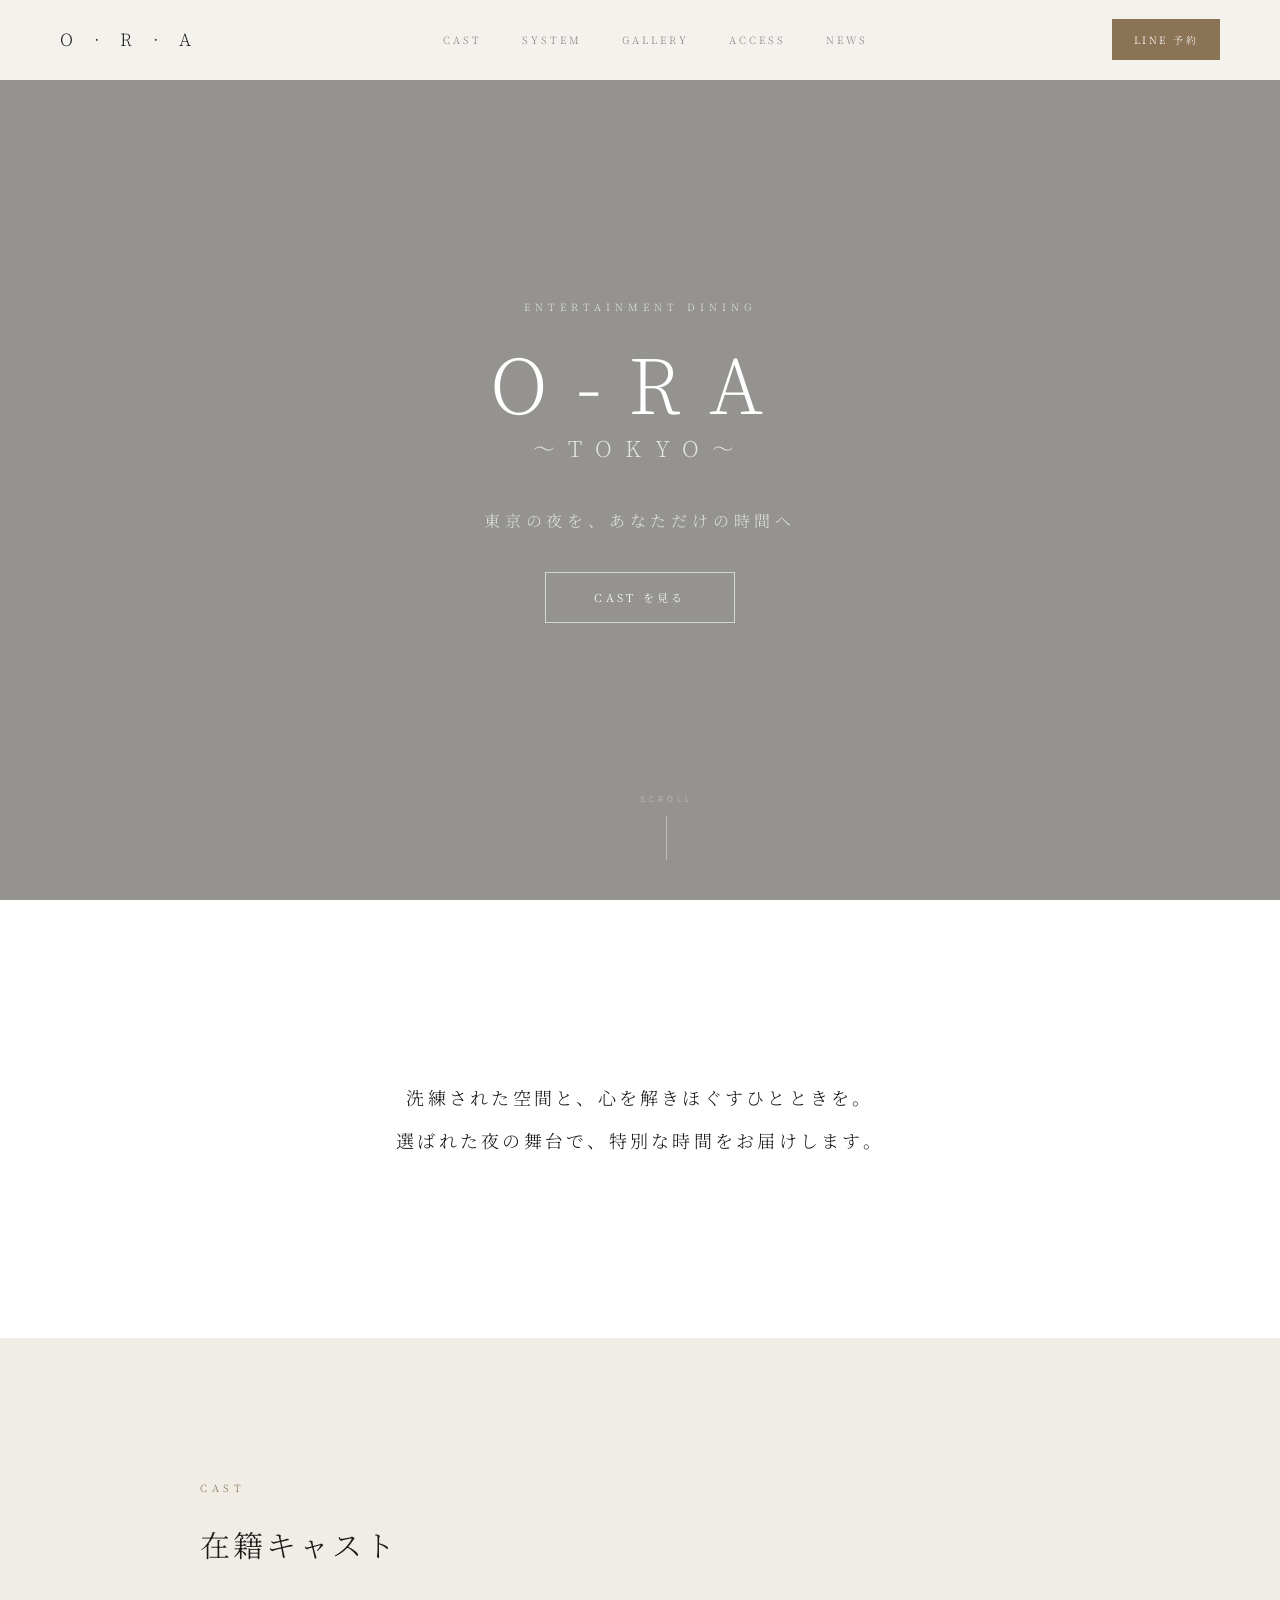
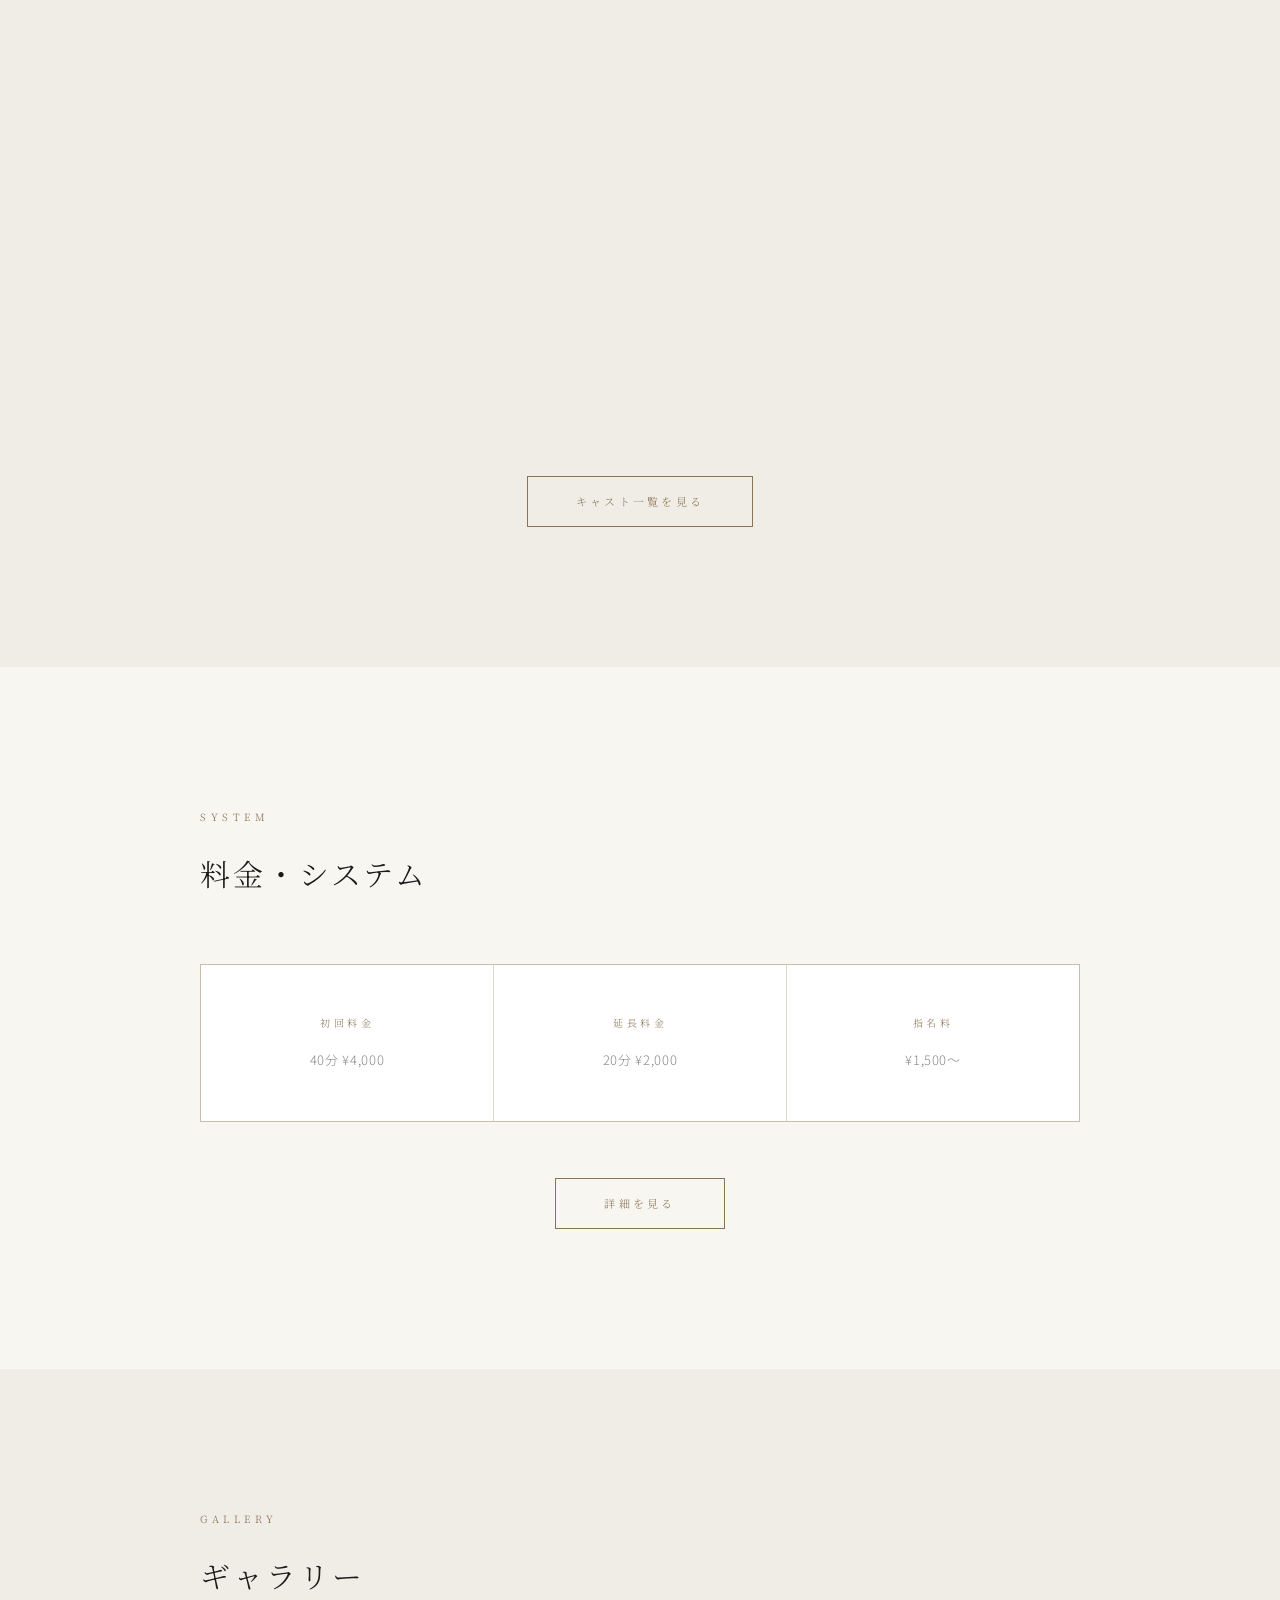
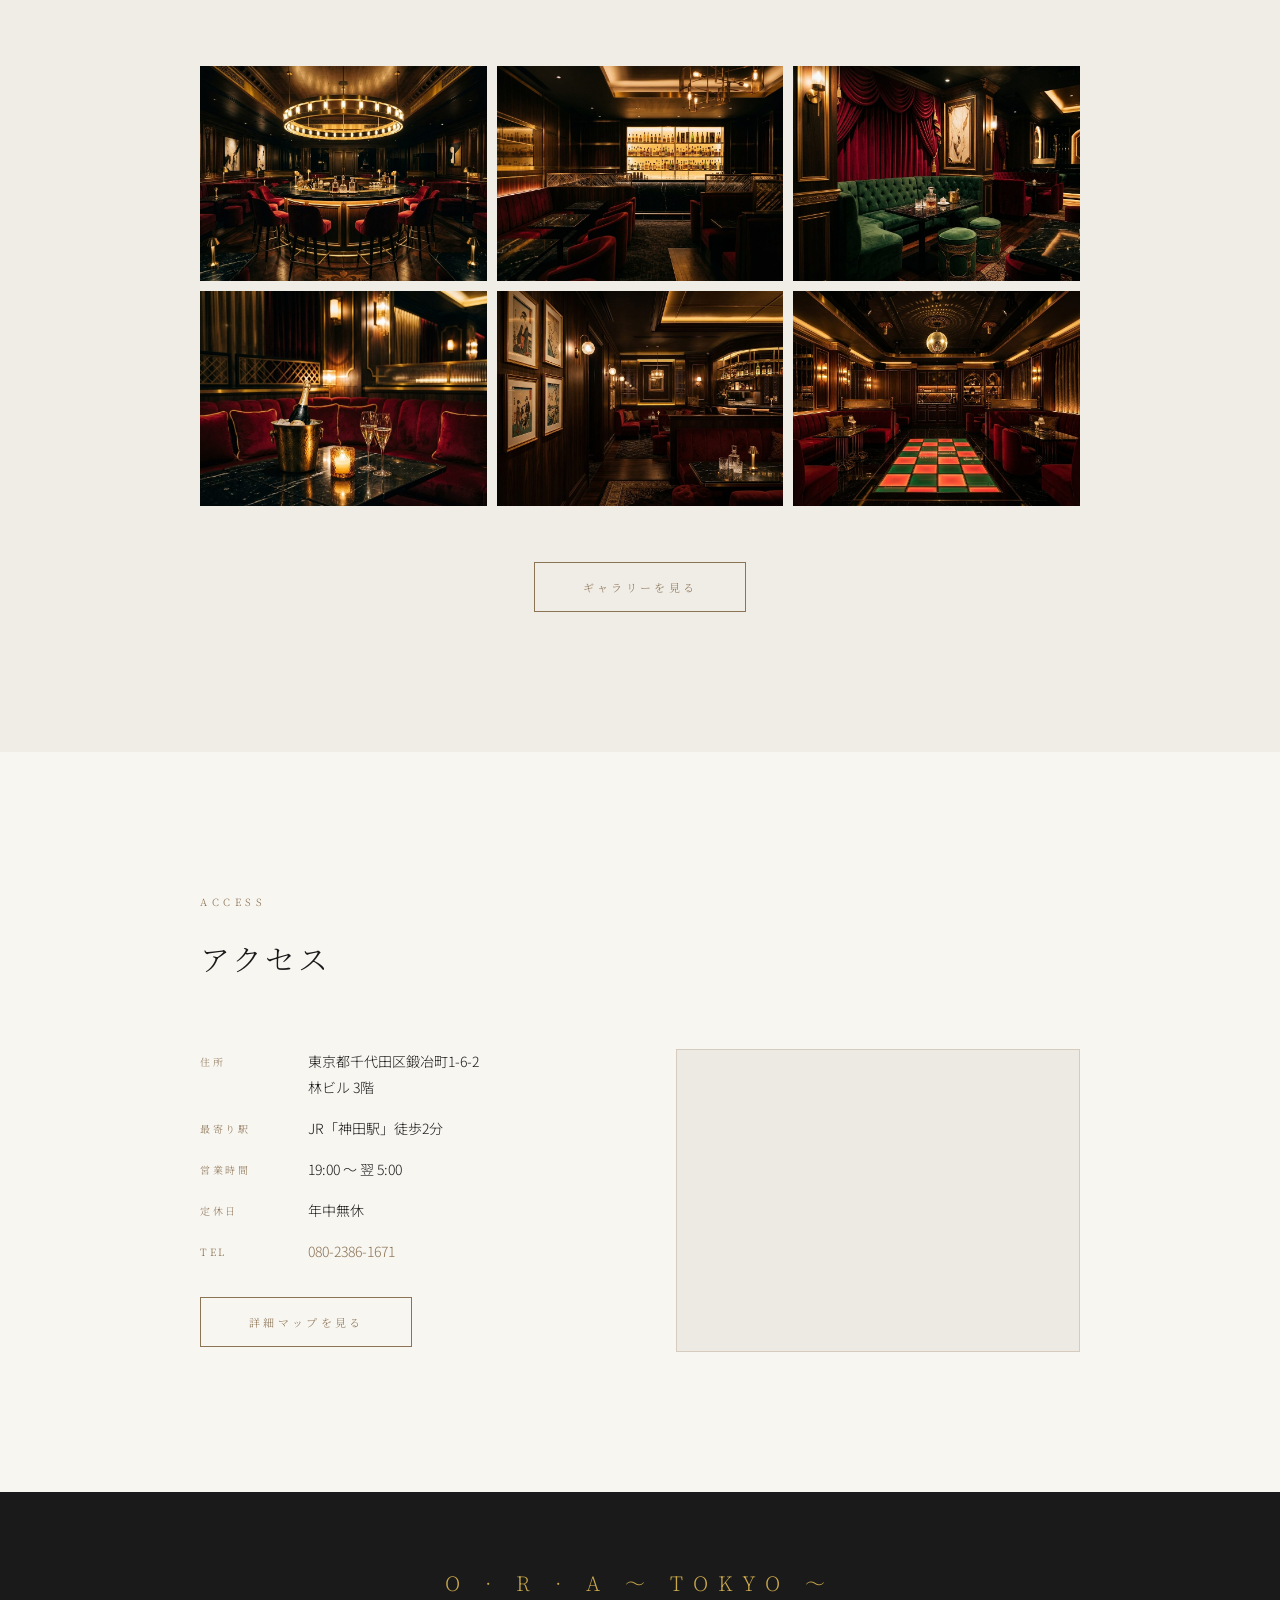
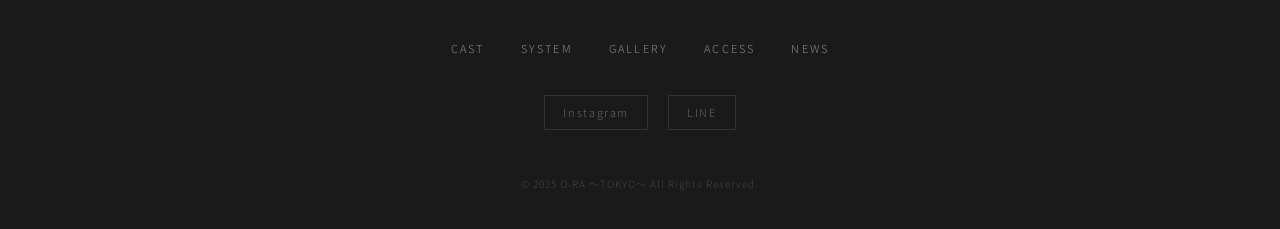
==== commit 5f01633c: "feat: add cast/gallery images, business hours 19:00-05:00" ====
--- a/index.html
+++ b/index.html
@@ -121,12 +121,12 @@
         <span class="section-eyebrow fade-in">GALLERY</span>
         <h2 class="section-title fade-in">ギャラリー</h2>
         <div class="gallery-grid fade-in">
-          <div class="gallery-item"><div class="gallery-placeholder"></div></div>
-          <div class="gallery-item"><div class="gallery-placeholder"></div></div>
-          <div class="gallery-item"><div class="gallery-placeholder"></div></div>
-          <div class="gallery-item"><div class="gallery-placeholder"></div></div>
-          <div class="gallery-item"><div class="gallery-placeholder"></div></div>
-          <div class="gallery-item"><div class="gallery-placeholder"></div></div>
+          <div class="gallery-item"><img src="assets/images/gallery/gallery-01.jpg" alt="店内の様子 1" loading="lazy"></div>
+          <div class="gallery-item"><img src="assets/images/gallery/gallery-02.jpg" alt="店内の様子 2" loading="lazy"></div>
+          <div class="gallery-item"><img src="assets/images/gallery/gallery-03.jpg" alt="店内の様子 3" loading="lazy"></div>
+          <div class="gallery-item"><img src="assets/images/gallery/gallery-04.jpg" alt="店内の様子 4" loading="lazy"></div>
+          <div class="gallery-item"><img src="assets/images/gallery/gallery-05.jpg" alt="店内の様子 5" loading="lazy"></div>
+          <div class="gallery-item"><img src="assets/images/gallery/gallery-06.jpg" alt="店内の様子 6" loading="lazy"></div>
         </div>
         <div class="section-cta fade-in">
           <a class="btn" href="gallery.html">ギャラリーを見る</a>
@@ -147,7 +147,7 @@
               <dt>最寄り駅</dt>
               <dd>JR「神田駅」徒歩2分</dd>
               <dt>営業時間</dt>
-              <dd>20:00 〜 翌 4:00</dd>
+              <dd>19:00 〜 翌 5:00</dd>
               <dt>定休日</dt>
               <dd>年中無休</dd>
               <dt>TEL</dt>
--- a/css/pages/top.css
+++ b/css/pages/top.css
@@ -203,6 +203,14 @@
   color: var(--color-dim);
 }
 .gallery-item:hover .gallery-placeholder { transform: scale(1.03); }
+.gallery-item img {
+  width: 100%;
+  aspect-ratio: 4/3;
+  object-fit: cover;
+  display: block;
+  transition: transform 0.5s var(--ease);
+}
+.gallery-item:hover img { transform: scale(1.03); }
 
 /* アクセス */
 .access-wrap {
